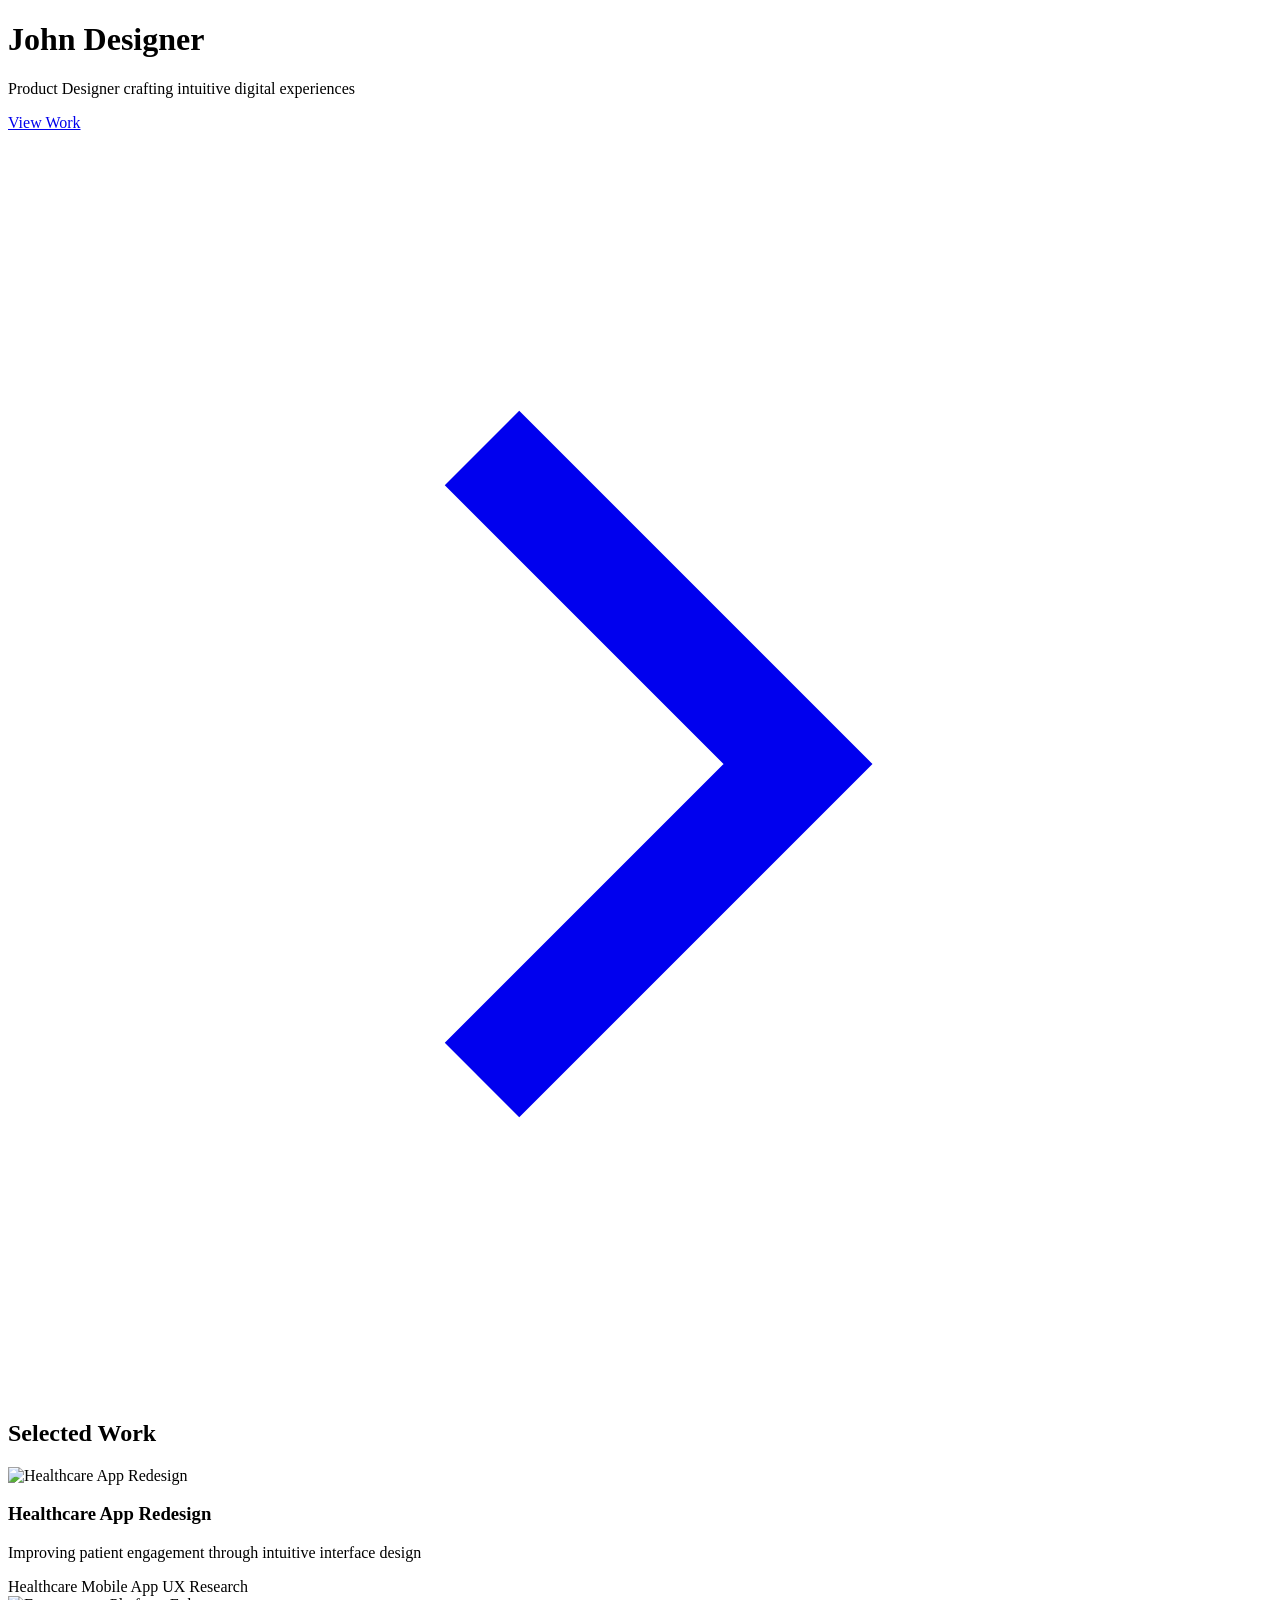
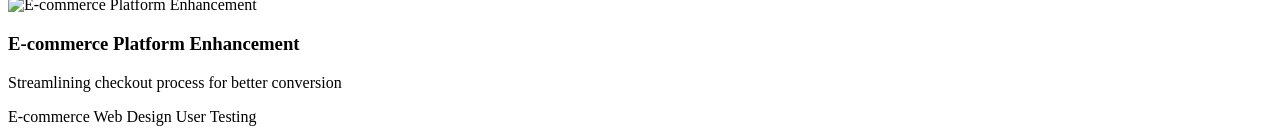
==== index.html @ ca6d0d78 "Rename static-portfolio.html to index.html" ====
<!DOCTYPE html>
<html lang="en">
<head>
    <meta charset="UTF-8">
    <meta name="viewport" content="width=device-width, initial-scale=1.0">
    <title>John Designer - Product Designer Portfolio</title>
    <script src="https://cdnjs.cloudflare.com/ajax/libs/tailwindcss/2.2.19/tailwind.min.js"></script>
    <style>
        .modal {
            display: none;
            position: fixed;
            top: 0;
            left: 0;
            width: 100%;
            height: 100%;
            background-color: rgba(0, 0, 0, 0.5);
        }
        .modal.active {
            display: flex;
            align-items: center;
            justify-content: center;
        }
        .case-study-card:hover {
            transform: translateY(-4px);
            box-shadow: 0 10px 20px rgba(0, 0, 0, 0.1);
        }
        .case-study-card {
            transition: all 0.3s ease;
        }
    </style>
</head>
<body class="bg-gray-50">
    <!-- Hero Section -->
    <header class="bg-white py-16">
        <div class="max-w-4xl mx-auto px-4">
            <h1 class="text-4xl font-bold mb-4">John Designer</h1>
            <p class="text-xl text-gray-600 mb-6">
                Product Designer crafting intuitive digital experiences
            </p>
            <div class="flex gap-4">
                <a href="#work" class="flex items-center text-blue-600 hover:text-blue-700">
                    View Work
                    <svg class="ml-1 h-4 w-4" viewBox="0 0 24 24" fill="none" stroke="currentColor" stroke-width="2">
                        <path d="M9 18l6-6-6-6"/>
                    </svg>
                </a>
            </div>
        </div>
    </header>

    <!-- Case Studies Grid -->
    <section id="work" class="max-w-4xl mx-auto px-4 py-16">
        <h2 class="text-2xl font-bold mb-8">Selected Work</h2>
        <div class="grid grid-cols-1 md:grid-cols-2 gap-6">
            <!-- Case Study 1 -->
            <div class="case-study-card bg-white rounded-lg shadow-md overflow-hidden" onclick="showModal('case1')">
                <img src="/api/placeholder/600/400" alt="Healthcare App Redesign" class="w-full h-48 object-cover">
                <div class="p-6">
                    <h3 class="text-xl font-semibold mb-2">Healthcare App Redesign</h3>
                    <p class="text-gray-600 mb-4">Improving patient engagement through intuitive interface design</p>
                    <div class="flex flex-wrap gap-2">
                        <span class="bg-gray-100 px-3 py-1 rounded-full text-sm">Healthcare</span>
                        <span class="bg-gray-100 px-3 py-1 rounded-full text-sm">Mobile App</span>
                        <span class="bg-gray-100 px-3 py-1 rounded-full text-sm">UX Research</span>
                    </div>
                </div>
            </div>

            <!-- Case Study 2 -->
            <div class="case-study-card bg-white rounded-lg shadow-md overflow-hidden" onclick="showModal('case2')">
                <img src="/api/placeholder/600/400" alt="E-commerce Platform Enhancement" class="w-full h-48 object-cover">
                <div class="p-6">
                    <h3 class="text-xl font-semibold mb-2">E-commerce Platform Enhancement</h3>
                    <p class="text-gray-600 mb-4">Streamlining checkout process for better conversion</p>
                    <div class="flex flex-wrap gap-2">
                        <span class="bg-gray-100 px-3 py-1 rounded-full text-sm">E-commerce</span>
                        <span class="bg-gray-100 px-3 py-1 rounded-full text-sm">Web Design</span>
                        <span class="bg-gray-100 px-3 py-1 rounded-full text-sm">User Testing</span>
                    </div>
                </div>
            </div>
        </div>
    </section>

    <!-- Modal Templates -->
    <div id="case1" class="modal">
        <div class="bg-white rounded-lg max-w-2xl w-full mx-4 max-h-[90vh] overflow-y-auto">
            <div class="p-6">
                <div class="flex justify-between items-start mb-4">
                    <h2 class="text-2xl font-bold">Healthcare App Redesign</h2>
                    <button onclick="hideModal('case1')" class="text-gray-500 hover:text-gray-700">✕</button>
                </div>
                <img src="/api/placeholder/600/400" alt="Healthcare App Redesign" class="w-full h-64 object-cover rounded-lg mb-6">
                <div class="grid grid-cols-2 gap-4 mb-6">
                    <div>
                        <p class="text-gray-600">Duration</p>
                        <p class="font-medium">3 months</p>
                    </div>
                    <div>
                        <p class="text-gray-600">Role</p>
                        <p class="font-medium">Lead Product Designer</p>
                    </div>
                    <div>
                        <p class="text-gray-600">Impact</p>
                        <p class="font-medium">47% increase in daily active users</p>
                    </div>
                </div>
                <a href="#" class="inline-flex items-center bg-blue-600 text-white px-4 py-2 rounded hover:bg-blue-700">
                    View Full Case Study
                    <svg class="ml-2 h-4 w-4" viewBox="0 0 24 24" fill="none" stroke="currentColor" stroke-width="2">
                        <path d="M5 12h14M12 5l7 7-7 7"/>
                    </svg>
                </a>
            </div>
        </div>
    </div>

    <div id="case2" class="modal">
        <div class="bg-white rounded-lg max-w-2xl w-full mx-4 max-h-[90vh] overflow-y-auto">
            <div class="p-6">
                <div class="flex justify-between items-start mb-4">
                    <h2 class="text-2xl font-bold">E-commerce Platform Enhancement</h2>
                    <button onclick="hideModal('case2')" class="text-gray-500 hover:text-gray-700">✕</button>
                </div>
                <img src="/api/placeholder/600/400" alt="E-commerce Platform Enhancement" class="w-full h-64 object-cover rounded-lg mb-6">
                <div class="grid grid-cols-2 gap-4 mb-6">
                    <div>
                        <p class="text-gray-600">Duration</p>
                        <p class="font-medium">4 months</p>
                    </div>
                    <div>
                        <p class="text-gray-600">Role</p>
                        <p class="font-medium">UX/UI Designer</p>
                    </div>
                    <div>
                        <p class="text-gray-600">Impact</p>
                        <p class="font-medium">28% reduction in cart abandonment</p>
                    </div>
                </div>
                <a href="#" class="inline-flex items-center bg-blue-600 text-white px-4 py-2 rounded hover:bg-blue-700">
                    View Full Case Study
                    <svg class="ml-2 h-4 w-4" viewBox="0 0 24 24" fill="none" stroke="currentColor" stroke-width="2">
                        <path d="M5 12h14M12 5l7 7-7 7"/>
                    </svg>
                </a>
            </div>
        </div>
    </div>

    <script>
        function showModal(id) {
            document.getElementById(id).classList.add('active');
            document.body.style.overflow = 'hidden';
        }

        function hideModal(id) {
            document.getElementById(id).classList.remove('active');
            document.body.style.overflow = 'auto';
        }

        // Close modal when clicking outside
        window.onclick = function(event) {
            if (event.target.classList.contains('modal')) {
                event.target.classList.remove('active');
                document.body.style.overflow = 'auto';
            }
        }
    </script>
</body>
</html>
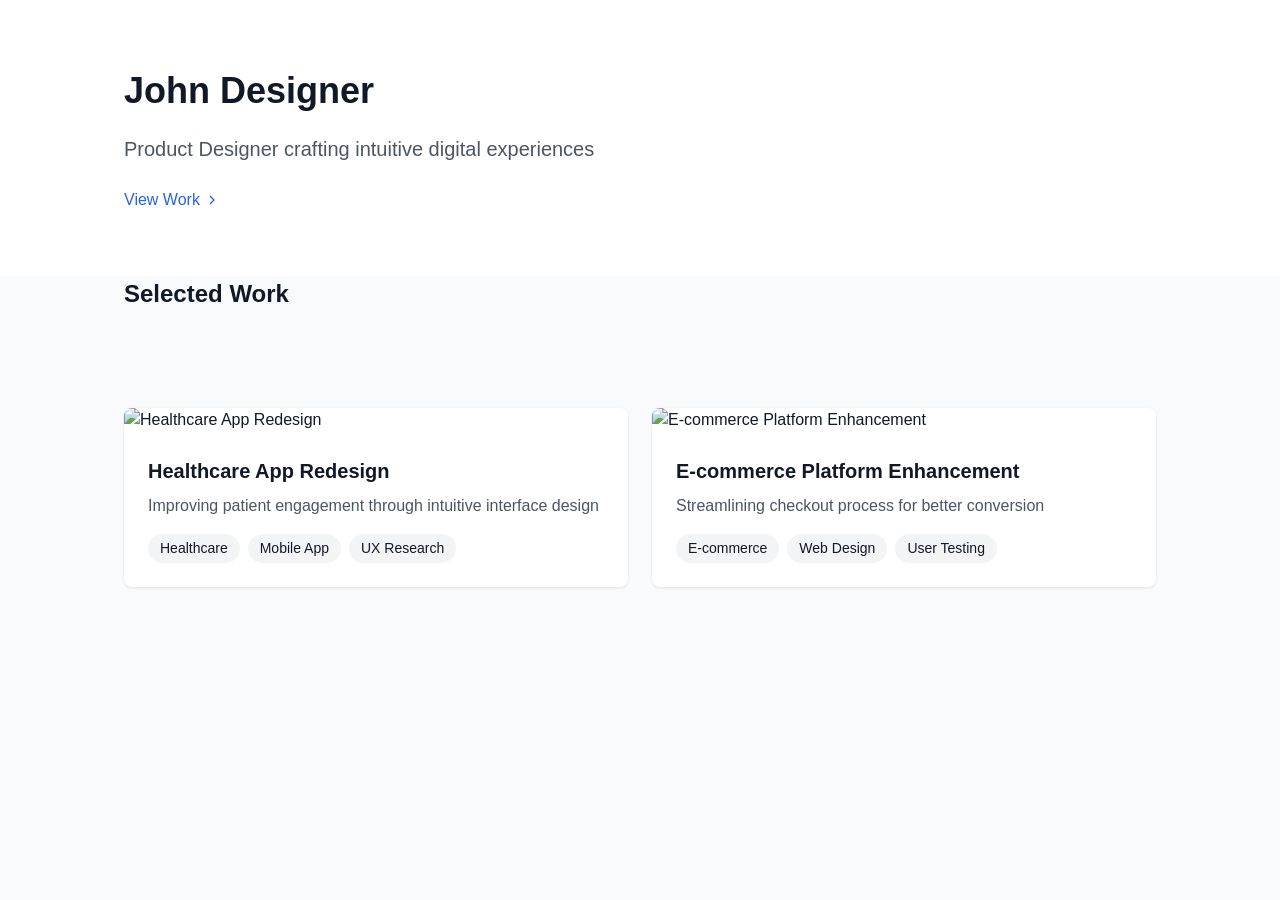
==== commit fd470555: "Updated the CSS" ====
--- a/index.html
+++ b/index.html
@@ -4,8 +4,124 @@
     <meta charset="UTF-8">
     <meta name="viewport" content="width=device-width, initial-scale=1.0">
     <title>John Designer - Product Designer Portfolio</title>
-    <script src="https://cdnjs.cloudflare.com/ajax/libs/tailwindcss/2.2.19/tailwind.min.js"></script>
     <style>
+        /* Reset and base styles */
+        * {
+            margin: 0;
+            padding: 0;
+            box-sizing: border-box;
+        }
+
+        body {
+            font-family: -apple-system, BlinkMacSystemFont, "Segoe UI", Roboto, sans-serif;
+            line-height: 1.5;
+            background-color: #f9fafb;
+            color: #111827;
+        }
+
+        /* Layout */
+        .container {
+            max-width: 1080px;
+            margin: 0 auto;
+            padding: 0 24px;
+        }
+
+        /* Header styles */
+        .header {
+            background-color: white;
+            padding: 64px 0;
+        }
+
+        .header h1 {
+            font-size: 2.25rem;
+            font-weight: 700;
+            margin-bottom: 16px;
+        }
+
+        .header p {
+            font-size: 1.25rem;
+            color: #4b5563;
+            margin-bottom: 24px;
+        }
+
+        /* Link styles */
+        .view-work {
+            color: #2563eb;
+            text-decoration: none;
+            display: inline-flex;
+            align-items: center;
+            gap: 4px;
+        }
+
+        .view-work:hover {
+            color: #1d4ed8;
+        }
+
+        /* Grid layout */
+        .grid {
+            display: grid;
+            grid-template-columns: 1fr;
+            gap: 24px;
+            padding: 64px 0;
+        }
+
+        @media (min-width: 768px) {
+            .grid {
+                grid-template-columns: 1fr 1fr;
+            }
+        }
+
+        /* Card styles */
+        .card {
+            background: white;
+            border-radius: 8px;
+            box-shadow: 0 1px 3px rgba(0,0,0,0.1);
+            overflow: hidden;
+            cursor: pointer;
+            transition: transform 0.2s, box-shadow 0.2s;
+        }
+
+        .card:hover {
+            transform: translateY(-4px);
+            box-shadow: 0 4px 6px -1px rgba(0,0,0,0.1), 0 2px 4px -1px rgba(0,0,0,0.06);
+        }
+
+        .card-image {
+            width: 100%;
+            height: 192px;
+            object-fit: cover;
+        }
+
+        .card-content {
+            padding: 24px;
+        }
+
+        .card h3 {
+            font-size: 1.25rem;
+            font-weight: 600;
+            margin-bottom: 8px;
+        }
+
+        .card p {
+            color: #4b5563;
+            margin-bottom: 16px;
+        }
+
+        /* Tag styles */
+        .tags {
+            display: flex;
+            flex-wrap: wrap;
+            gap: 8px;
+        }
+
+        .tag {
+            background: #f3f4f6;
+            padding: 4px 12px;
+            border-radius: 9999px;
+            font-size: 0.875rem;
+        }
+
+        /* Modal styles */
         .modal {
             display: none;
             position: fixed;
@@ -13,136 +129,210 @@
             left: 0;
             width: 100%;
             height: 100%;
-            background-color: rgba(0, 0, 0, 0.5);
-        }
+            background: rgba(0,0,0,0.5);
+            padding: 16px;
+            overflow-y: auto;
+        }
+
         .modal.active {
             display: flex;
             align-items: center;
             justify-content: center;
         }
-        .case-study-card:hover {
-            transform: translateY(-4px);
-            box-shadow: 0 10px 20px rgba(0, 0, 0, 0.1);
-        }
-        .case-study-card {
-            transition: all 0.3s ease;
+
+        .modal-content {
+            background: white;
+            border-radius: 8px;
+            max-width: 672px;
+            width: 100%;
+            max-height: 90vh;
+            overflow-y: auto;
+            position: relative;
+        }
+
+        .modal-body {
+            padding: 24px;
+        }
+
+        .modal-header {
+            display: flex;
+            justify-content: space-between;
+            align-items: start;
+            margin-bottom: 16px;
+        }
+
+        .modal-close {
+            background: none;
+            border: none;
+            font-size: 24px;
+            color: #6b7280;
+            cursor: pointer;
+        }
+
+        .modal-close:hover {
+            color: #111827;
+        }
+
+        .modal-image {
+            width: 100%;
+            height: 256px;
+            object-fit: cover;
+            border-radius: 8px;
+            margin-bottom: 24px;
+        }
+
+        .modal-grid {
+            display: grid;
+            grid-template-columns: 1fr 1fr;
+            gap: 16px;
+            margin-bottom: 24px;
+        }
+
+        .modal-grid-item p:first-child {
+            color: #6b7280;
+        }
+
+        .modal-grid-item p:last-child {
+            font-weight: 500;
+        }
+
+        .button {
+            background: #2563eb;
+            color: white;
+            padding: 8px 16px;
+            border-radius: 6px;
+            border: none;
+            display: inline-flex;
+            align-items: center;
+            gap: 8px;
+            cursor: pointer;
+            font-size: 1rem;
+        }
+
+        .button:hover {
+            background: #1d4ed8;
+        }
+
+        /* Section title */
+        .section-title {
+            font-size: 1.5rem;
+            font-weight: 700;
+            margin-bottom: 32px;
         }
     </style>
 </head>
-<body class="bg-gray-50">
-    <!-- Hero Section -->
-    <header class="bg-white py-16">
-        <div class="max-w-4xl mx-auto px-4">
-            <h1 class="text-4xl font-bold mb-4">John Designer</h1>
-            <p class="text-xl text-gray-600 mb-6">
-                Product Designer crafting intuitive digital experiences
-            </p>
-            <div class="flex gap-4">
-                <a href="#work" class="flex items-center text-blue-600 hover:text-blue-700">
-                    View Work
-                    <svg class="ml-1 h-4 w-4" viewBox="0 0 24 24" fill="none" stroke="currentColor" stroke-width="2">
-                        <path d="M9 18l6-6-6-6"/>
-                    </svg>
-                </a>
-            </div>
+<body>
+    <!-- Header -->
+    <header class="header">
+        <div class="container">
+            <h1>John Designer</h1>
+            <p>Product Designer crafting intuitive digital experiences</p>
+            <a href="#work" class="view-work">
+                View Work
+                <svg width="16" height="16" viewBox="0 0 24 24" fill="none" stroke="currentColor" stroke-width="2">
+                    <path d="M9 18l6-6-6-6"/>
+                </svg>
+            </a>
         </div>
     </header>
 
-    <!-- Case Studies Grid -->
-    <section id="work" class="max-w-4xl mx-auto px-4 py-16">
-        <h2 class="text-2xl font-bold mb-8">Selected Work</h2>
-        <div class="grid grid-cols-1 md:grid-cols-2 gap-6">
+    <!-- Case Studies -->
+    <section id="work" class="container">
+        <h2 class="section-title">Selected Work</h2>
+        <div class="grid">
             <!-- Case Study 1 -->
-            <div class="case-study-card bg-white rounded-lg shadow-md overflow-hidden" onclick="showModal('case1')">
-                <img src="/api/placeholder/600/400" alt="Healthcare App Redesign" class="w-full h-48 object-cover">
-                <div class="p-6">
-                    <h3 class="text-xl font-semibold mb-2">Healthcare App Redesign</h3>
-                    <p class="text-gray-600 mb-4">Improving patient engagement through intuitive interface design</p>
-                    <div class="flex flex-wrap gap-2">
-                        <span class="bg-gray-100 px-3 py-1 rounded-full text-sm">Healthcare</span>
-                        <span class="bg-gray-100 px-3 py-1 rounded-full text-sm">Mobile App</span>
-                        <span class="bg-gray-100 px-3 py-1 rounded-full text-sm">UX Research</span>
+            <div class="card" onclick="showModal('case1')">
+                <img src="/api/placeholder/600/400" alt="Healthcare App Redesign" class="card-image">
+                <div class="card-content">
+                    <h3>Healthcare App Redesign</h3>
+                    <p>Improving patient engagement through intuitive interface design</p>
+                    <div class="tags">
+                        <span class="tag">Healthcare</span>
+                        <span class="tag">Mobile App</span>
+                        <span class="tag">UX Research</span>
                     </div>
                 </div>
             </div>
 
             <!-- Case Study 2 -->
-            <div class="case-study-card bg-white rounded-lg shadow-md overflow-hidden" onclick="showModal('case2')">
-                <img src="/api/placeholder/600/400" alt="E-commerce Platform Enhancement" class="w-full h-48 object-cover">
-                <div class="p-6">
-                    <h3 class="text-xl font-semibold mb-2">E-commerce Platform Enhancement</h3>
-                    <p class="text-gray-600 mb-4">Streamlining checkout process for better conversion</p>
-                    <div class="flex flex-wrap gap-2">
-                        <span class="bg-gray-100 px-3 py-1 rounded-full text-sm">E-commerce</span>
-                        <span class="bg-gray-100 px-3 py-1 rounded-full text-sm">Web Design</span>
-                        <span class="bg-gray-100 px-3 py-1 rounded-full text-sm">User Testing</span>
+            <div class="card" onclick="showModal('case2')">
+                <img src="/api/placeholder/600/400" alt="E-commerce Platform Enhancement" class="card-image">
+                <div class="card-content">
+                    <h3>E-commerce Platform Enhancement</h3>
+                    <p>Streamlining checkout process for better conversion</p>
+                    <div class="tags">
+                        <span class="tag">E-commerce</span>
+                        <span class="tag">Web Design</span>
+                        <span class="tag">User Testing</span>
                     </div>
                 </div>
             </div>
         </div>
     </section>
 
-    <!-- Modal Templates -->
+    <!-- Modals -->
     <div id="case1" class="modal">
-        <div class="bg-white rounded-lg max-w-2xl w-full mx-4 max-h-[90vh] overflow-y-auto">
-            <div class="p-6">
-                <div class="flex justify-between items-start mb-4">
-                    <h2 class="text-2xl font-bold">Healthcare App Redesign</h2>
-                    <button onclick="hideModal('case1')" class="text-gray-500 hover:text-gray-700">✕</button>
-                </div>
-                <img src="/api/placeholder/600/400" alt="Healthcare App Redesign" class="w-full h-64 object-cover rounded-lg mb-6">
-                <div class="grid grid-cols-2 gap-4 mb-6">
-                    <div>
-                        <p class="text-gray-600">Duration</p>
-                        <p class="font-medium">3 months</p>
-                    </div>
-                    <div>
-                        <p class="text-gray-600">Role</p>
-                        <p class="font-medium">Lead Product Designer</p>
-                    </div>
-                    <div>
-                        <p class="text-gray-600">Impact</p>
-                        <p class="font-medium">47% increase in daily active users</p>
-                    </div>
-                </div>
-                <a href="#" class="inline-flex items-center bg-blue-600 text-white px-4 py-2 rounded hover:bg-blue-700">
+        <div class="modal-content">
+            <div class="modal-body">
+                <div class="modal-header">
+                    <h2 class="section-title">Healthcare App Redesign</h2>
+                    <button class="modal-close" onclick="hideModal('case1')">×</button>
+                </div>
+                <img src="/api/placeholder/600/400" alt="Healthcare App Redesign" class="modal-image">
+                <div class="modal-grid">
+                    <div class="modal-grid-item">
+                        <p>Duration</p>
+                        <p>3 months</p>
+                    </div>
+                    <div class="modal-grid-item">
+                        <p>Role</p>
+                        <p>Lead Product Designer</p>
+                    </div>
+                    <div class="modal-grid-item">
+                        <p>Impact</p>
+                        <p>47% increase in daily active users</p>
+                    </div>
+                </div>
+                <button class="button">
                     View Full Case Study
-                    <svg class="ml-2 h-4 w-4" viewBox="0 0 24 24" fill="none" stroke="currentColor" stroke-width="2">
-                        <path d="M5 12h14M12 5l7 7-7 7"/>
+                    <svg width="16" height="16" viewBox="0 0 24 24" fill="none" stroke="currentColor" stroke-width="2">
+                        <line x1="5" y1="12" x2="19" y2="12"></line>
+                        <polyline points="12 5 19 12 12 19"></polyline>
                     </svg>
-                </a>
+                </button>
             </div>
         </div>
     </div>
 
     <div id="case2" class="modal">
-        <div class="bg-white rounded-lg max-w-2xl w-full mx-4 max-h-[90vh] overflow-y-auto">
-            <div class="p-6">
-                <div class="flex justify-between items-start mb-4">
-                    <h2 class="text-2xl font-bold">E-commerce Platform Enhancement</h2>
-                    <button onclick="hideModal('case2')" class="text-gray-500 hover:text-gray-700">✕</button>
-                </div>
-                <img src="/api/placeholder/600/400" alt="E-commerce Platform Enhancement" class="w-full h-64 object-cover rounded-lg mb-6">
-                <div class="grid grid-cols-2 gap-4 mb-6">
-                    <div>
-                        <p class="text-gray-600">Duration</p>
-                        <p class="font-medium">4 months</p>
-                    </div>
-                    <div>
-                        <p class="text-gray-600">Role</p>
-                        <p class="font-medium">UX/UI Designer</p>
-                    </div>
-                    <div>
-                        <p class="text-gray-600">Impact</p>
-                        <p class="font-medium">28% reduction in cart abandonment</p>
-                    </div>
-                </div>
-                <a href="#" class="inline-flex items-center bg-blue-600 text-white px-4 py-2 rounded hover:bg-blue-700">
+        <div class="modal-content">
+            <div class="modal-body">
+                <div class="modal-header">
+                    <h2 class="section-title">E-commerce Platform Enhancement</h2>
+                    <button class="modal-close" onclick="hideModal('case2')">×</button>
+                </div>
+                <img src="/api/placeholder/600/400" alt="E-commerce Platform Enhancement" class="modal-image">
+                <div class="modal-grid">
+                    <div class="modal-grid-item">
+                        <p>Duration</p>
+                        <p>4 months</p>
+                    </div>
+                    <div class="modal-grid-item">
+                        <p>Role</p>
+                        <p>UX/UI Designer</p>
+                    </div>
+                    <div class="modal-grid-item">
+                        <p>Impact</p>
+                        <p>28% reduction in cart abandonment</p>
+                    </div>
+                </div>
+                <button class="button">
                     View Full Case Study
-                    <svg class="ml-2 h-4 w-4" viewBox="0 0 24 24" fill="none" stroke="currentColor" stroke-width="2">
-                        <path d="M5 12h14M12 5l7 7-7 7"/>
+                    <svg width="16" height="16" viewBox="0 0 24 24" fill="none" stroke="currentColor" stroke-width="2">
+                        <line x1="5" y1="12" x2="19" y2="12"></line>
+                        <polyline points="12 5 19 12 12 19"></polyline>
                     </svg>
-                </a>
+                </button>
             </div>
         </div>
     </div>
@@ -167,4 +357,4 @@
         }
     </script>
 </body>
-</html>
+</html>
